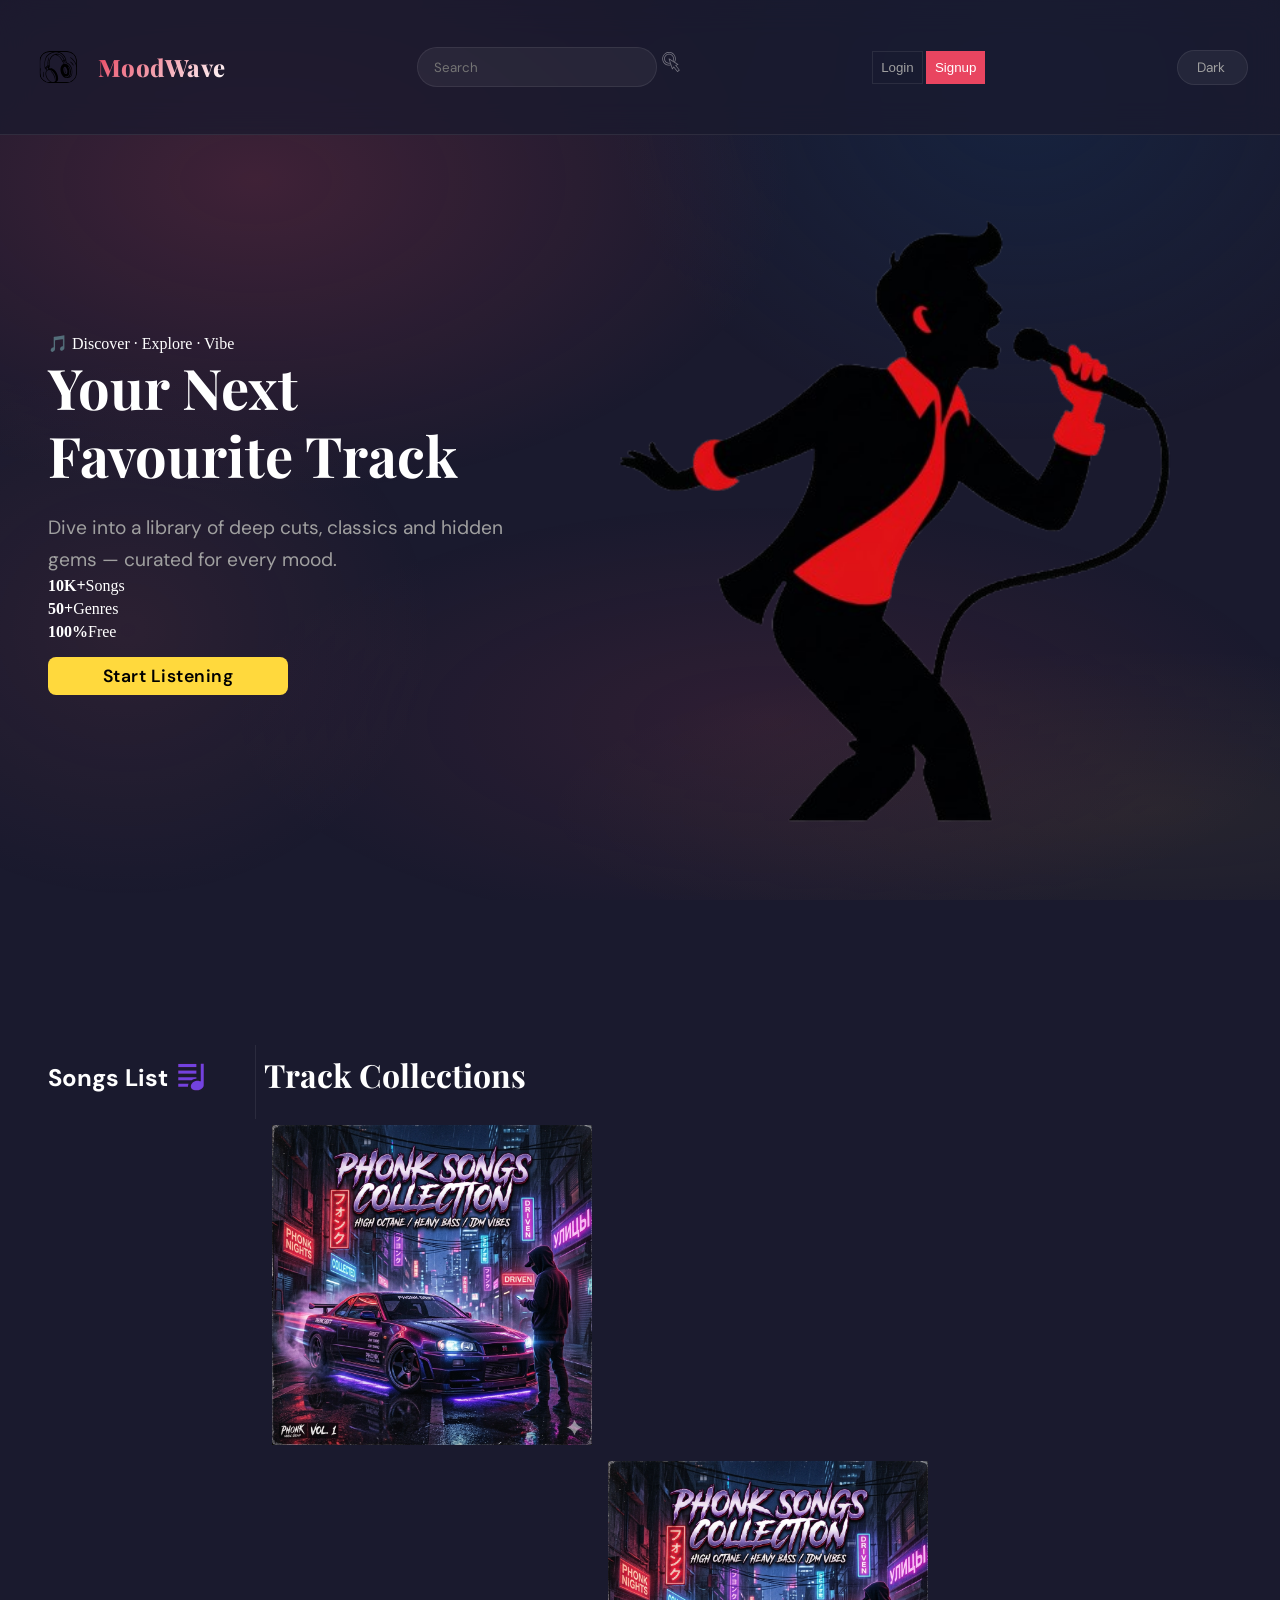
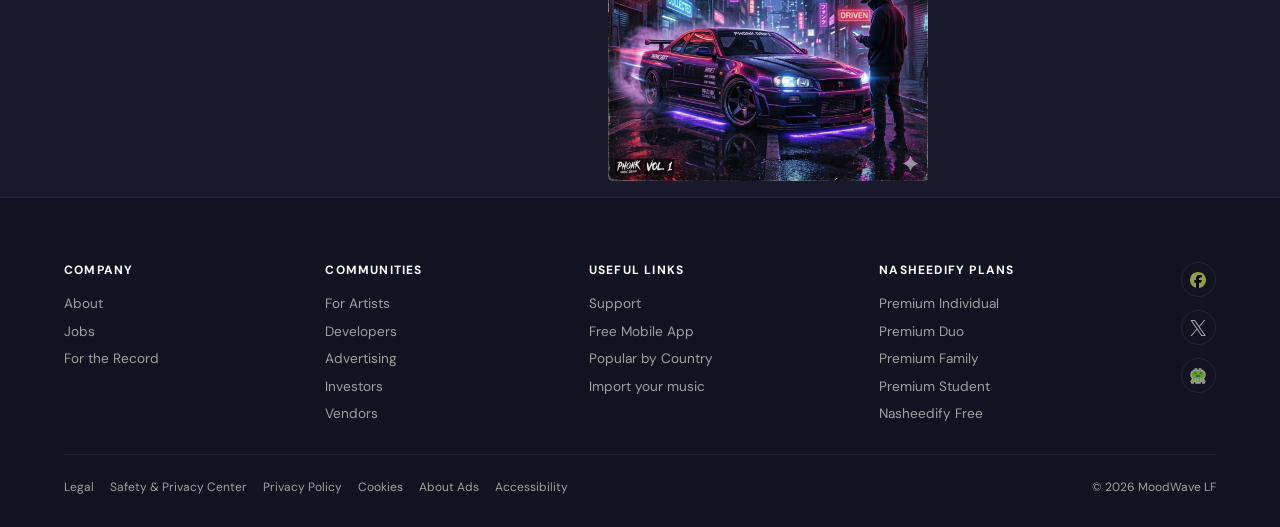
==== index.html @ 9dd99fcd "m" ====
<!DOCTYPE html>
<html lang="en">

<head>
    <meta charset="UTF-8">
    <meta name="viewport" content="width=device-width, initial-scale=1.0">
    <title>MoodWave : Harmonizing Moods & Melodies</title>
    <link rel="icon" href="..\img\fav.svg" type="image/svg+xml">
    <link rel="stylesheet" href="color_palette.css">
    <link rel="stylesheet" href="style.css">
</head>

<body>
    <div class="header">
        <div class="head_1">
            <img class="logo" src="..\img\logo_icon.svg" alt="..." width="50" height="50">
            <p>MoodWave</p>
        </div>
        <div class="head_2">
            <label for="search">
                <input type="search" name="search" id="search" placeholder="Search">
                <img class="search_icon" src="..\img\search.svg" alt="..." width="20" height="20">
            </label>
        </div>
        <div class="head_3">
            <button class="head_3_btn login">Login</button>
            <button class="head_3_btn signup">Signup</button>
        </div>
        <div class="head_4">
            <label for="theme">
                <select name="theme" id="theme">
                    <option value="light">Light</option>
                    <option value="dark" selected>Dark</option>
                </select>
            </label>
        </div>
    </div>

    <div class="main_landing">
        <div class="hero_card">
            <div class="main_left">
                <span class="hero_tag">🎵 Discover · Explore · Vibe</span>
                <h2>Your Next Favourite Track</h2>
                <p>Dive into a library of deep cuts, classics and hidden gems — curated for every mood.</p>
                <div class="hero_stats">
                    <div class="stat"><strong>10K+</strong><span>Songs</span></div>
                    <div class="stat"><strong>50+</strong><span>Genres</span></div>
                    <div class="stat"><strong>100%</strong><span>Free</span></div>
                </div>
                <button class="explore_btn">Start Listening</button>
            </div>
            <div class="main_right">
                <img class="main_body_img" src="..\img\bodyimage.png" alt="..">
            </div>
        </div>
    </div>

    <div class="main_details">
        <div class="main_details_mask">

            <div class="main_details_sidebar">
                <div class="sidebar_nav">
                    <h2>Songs List </h2>
                    <img src="../img/songlogo.svg" alt="...">
                </div>
                <div class="sidebar_songs">
                </div>
            </div>


            <div class="main_details_track_bar">
                <h1>Track Collections</h1>
                <div class="main_details_track_bar_mask">
                    <!-- Later Use JS - concept upon clicking A track songs will listed into the song sidebar -->
                    <div class="tracks track1" data-trackid="track1"></div>
                    <div class="tracks track2" data-trackid="track2"></div>
                    <div class="tracks track3" data-trackid="track3"></div>
                    <div class="tracks track4" data-trackid="track4"></div>
                    <div class="tracks track5" data-trackid="track5"></div>
                </div>
            </div>
        </div>
    </div>

    <div class="footer">
        <div class="footer-1">
            <div class="footer-column">
                <h3>Company</h3>
                <ul>
                    <li><a href="#">About</a></li>
                    <li><a href="#">Jobs</a></li>
                    <li><a href="#">For the Record</a></li>
                </ul>
            </div>
            <div class="footer-column">
                <h3>Communities</h3>
                <ul>
                    <li><a href="#">For Artists</a></li>
                    <li><a href="#">Developers</a></li>
                    <li><a href="#">Advertising</a></li>
                    <li><a href="#">Investors</a></li>
                    <li><a href="#">Vendors</a></li>
                </ul>
            </div>
            <div class="footer-column">
                <h3>Useful links</h3>
                <ul>
                    <li><a href="#">Support</a></li>
                    <li><a href="#">Free Mobile App</a></li>
                    <li><a href="#">Popular by Country</a></li>
                    <li><a href="#">Import your music</a></li>
                </ul>
            </div>
            <div class="footer-column">
                <h3>Nasheedify Plans</h3>
                <ul>
                    <li><a href="#">Premium Individual</a></li>
                    <li><a href="#">Premium Duo</a></li>
                    <li><a href="#">Premium Family</a></li>
                    <li><a href="#">Premium Student</a></li>
                    <li><a href="#">Nasheedify Free</a></li>
                </ul>
            </div>
            <div class="footer-column footer-links">
                <a href="https://facebook.com" class="social-icon"><img src="../img/fbsvg.svg" alt=""></a>
                <a href="https://facebook.com" class="social-icon"><img src="../img/xsvg.svg" alt=""></a>
                <a href="https://facebook.com" class="social-icon"><img src="../img/alien.svg" alt=""></a>
            </div>
        </div>
        <div class="footer-2">
            <div class="footer-2-left">
                <ul>
                    <li>Legal</li>
                    <li>Safety & Privacy Center</li>
                    <li>Privacy Policy</li>
                    <li>Cookies</li>
                    <li>About Ads</li>
                    <li>Accessibility</li>
                </ul>
            </div>
            <div class="footer-2-right">
                <h3>© 2026 MoodWave LF</h3>
            </div>
        </div>
    </div>


    <div class="audio_player">
        <audio id="audio" controls></audio>
    </div>


    <script src="script.js"></script>
</body>

</html>
---- color_palette.css ----
@import url('https://fonts.googleapis.com/css2?family=Playfair+Display:wght@700;800&family=DM+Sans:wght@400;500;600&display=swap');
:root {
    --bg-color: #1a1a2e;
    --bg-secondary: #16213e;
    --glass-bg: rgba(255, 255, 255, 0.03);
    --glass-border: rgba(255, 255, 255, 0.08);
    --primary: #e94560;
    --primary-soft: #ff6b6b;
    --secondary: #0f3460;
    --accent: #ffd93d;
    --text-primary: #ffffff;
    --text-secondary: #a0a0a0;
}
---- style.css ----
* {
    margin: 0;
    padding: 0;
    box-sizing: border-box;
}

html {
    scroll-behavior: smooth;
}

body::-webkit-scrollbar,
html::-webkit-scrollbar {
    display: none;
}

body {
    background: var(--bg-color);
    position: relative;
    overflow-x: hidden;
}

body::before {
    content: '';
    position: fixed;
    top: 0;
    left: 0;
    width: 100%;
    height: 100%;
    z-index: 0;
    background:
        radial-gradient(ellipse 60% 50% at 20% 20%, rgba(233, 69, 96, 0.18) 0%, transparent 70%),
        radial-gradient(ellipse 50% 60% at 80% 10%, rgba(15, 52, 96, 0.35) 0%, transparent 65%),
        radial-gradient(ellipse 70% 40% at 60% 80%, rgba(233, 69, 96, 0.10) 0%, transparent 60%),
        radial-gradient(ellipse 40% 50% at 10% 70%, rgba(255, 107, 107, 0.08) 0%, transparent 60%),
        radial-gradient(ellipse 80% 30% at 90% 90%, rgba(255, 217, 61, 0.06) 0%, transparent 60%);
}

body>* {
    position: relative;
    z-index: 1;
}

.header {
    position: fixed;
    top: 0;
    left: 0;
    width: 100%;
    height: 15dvh;
    z-index: 10;
    padding: 1rem 2rem;
    display: flex;
    justify-content: space-between;
    align-items: center;
    background: rgba(26, 26, 46, 0.75);
    backdrop-filter: blur(16px);
    border-bottom: 1px solid var(--glass-border);
}

.head_1 {
    display: flex;
    align-items: center;
    justify-content: space-between;
    gap: 1rem;
}

.head_1 p {
    background: linear-gradient(135deg, var(--primary), var(--text-primary));
    -webkit-background-clip: text;
    background-clip: text;
    color: transparent;
    font-size: 1.5rem;
    font-weight: 800;
    font-family: 'Playfair Display', serif;
    letter-spacing: 0.02em;
}

.head_2 input {
    width: 15rem;
    height: 2.5rem;
    border-radius: 20px;
    padding: 0.5rem 1rem;
    border: 1px solid var(--glass-border);
    background: rgba(255, 255, 255, 0.05);
    outline: none;
    transition: all 0.3s ease;
    color: var(--text-primary);
    font-family: 'DM Sans', sans-serif;
}

.head_2 input:focus {
    border-color: var(--primary);
    box-shadow: 0 0 12px rgba(233, 69, 96, 0.2);
}

.search_icon {
    filter: invert(1) opacity(0.4);
}


.signup {
    padding: 0.5rem;
    background: var(--primary);
    color: var(--text-primary);
    border: 1px solid var(--primary);
}

.signup:hover {
    background: var(--primary-soft);
    border-color: var(--primary-soft);
}

.head_3 {
    display: flex;
    gap: 0.2rem;
}

.login {
    padding: 0.5rem;
    background: transparent;
    border: 1px solid var(--glass-border);
    color: var(--text-secondary);
}

.login:hover {
    border-color: var(--primary);
    color: var(--text-primary);
}

.head_4 {
    color: var(--text-primary);
    font-size: 1rem;
}

.head_4 select {
    background: rgba(255, 255, 255, 0.05);
    border: 1px solid var(--glass-border);
    color: var(--text-secondary);
    padding: 0.5rem 1.2rem;
    border-radius: 20px;
    font-family: 'DM Sans', sans-serif;
    font-size: 0.85rem;
    cursor: pointer;
    outline: none;
    transition: all 0.3s ease;
    appearance: none;
    -webkit-appearance: none;
}

.head_4 select:hover {
    border-color: var(--primary);
    color: var(--text-primary);
}

.head_4 select option {
    background: var(--secondary);
    color: var(--text-primary);
}




.main_landing {
    display: flex;
    justify-content: center;
    align-items: center;
    margin-top: 15dvh;

}

.hero_card {
    display: flex;
    width: 100%;
    border-radius: 2rem;
    padding: 3rem;
    gap: 3rem;
    align-items: center;
    color: var(--text-primary);
}

.main_left,
.main_right {
    flex: 1;
}

.main_left h2 {
    font-family: 'Playfair Display', serif;
    font-size: 3.5rem;
    line-height: 1.2;
    margin: 0;
}

.main_left p {
    font-family: 'DM Sans', sans-serif;
    font-size: 1.2rem;
    font-weight: 400;
    line-height: 1.7;
    color: var(--text-secondary);
    margin-top: 1.5rem;
}

.hero_stats {
    display: flex;
    flex-direction: column;
    gap: 0.3rem;
}

.explore_btn {
    width: 15rem;
    background: var(--accent);
    padding: 0.5rem;
    margin: 1rem 0;
    border-radius: 0.5rem;
    border: none;
    font-family: 'DM Sans', sans-serif;
    font-size: 1.1rem;
    font-weight: 600;
    letter-spacing: 0.03em;
    cursor: pointer;
}


.main_body_img {
    height: 75dvh;
}

.main_details {
    height: fit-content;
    padding-top: 15dvh;
    width: 100%;
    overflow-x: hidden;
    overflow-y: auto;
    box-sizing: border-box;
}

.main_details_mask {
    display: flex;
    height: 100%;
}

.main_details_sidebar {
    width: 25%;
    height: fit-content;
    overflow-y: auto;
    border-right: 1px solid var(--glass-border);
    padding: 0.5rem 3rem;
    color: var(--text-primary);
}

.main_details_sidebar::-webkit-scrollbar {
    display: none;
}

.sidebar_nav {
    display: flex;
    justify-content: space-between;
    align-items: center;
    height: 3rem;
    font-family: 'DM Sans', sans-serif;
    font-weight: 600;
    font-size: 1rem;
}

.sidebar_nav img {
    width: 2rem;
    height: 2rem;
}

.sidebar_songs {
    height: fit-content;
    padding: 0.3rem 0;
    display: flex;
    flex-direction: column;
    gap: 0.5rem;
}

.song_list {
    height: 3rem;
    width: 100%;
    padding: 1rem;
    border: 1px solid var(--glass-border);
}

.song_list h3 {
    font-family: 'DM Sans', sans-serif;
    font-weight: 500;
    font-size: 0.9rem;
}

.main_details_track_bar {
    flex: 1;
    height: fit-content;
}

.main_details_track_bar_mask {
    height: fit-content;
    display: grid;
    grid-template-columns: repeat(3, 1fr);
    grid-auto-rows: auto;
    gap: 1rem;
    padding: 1rem;
    align-content: center;
}

.main_details_track_bar h1 {
    height: 3rem;
    width: 20rem;
    padding: 0.5rem;
    color: var(--text-primary);
    margin-bottom: 1rem;
    font-family: 'Playfair Display', serif;
    font-weight: 700;
}

.tracks {
    width: 20rem;
    height: 20rem;
    /* background: red; */
    aspect-ratio: 1;
    clip-path: shape(from 96.15% 47.12%, curve to 95.12% 58.55% with 94.81% 52.82%, curve to 93.53% 69.79% with 95.44% 64.28%, curve to 85.99% 77.90% with 91.62% 75.30%, curve to 76.85% 84.67% with 80.35% 80.50%, curve to 68.68% 92.11% with 73.35% 88.83%, curve to 58.45% 97.45% with 64.02% 95.38%, curve to 47.52% 95.86% with 52.87% 99.51%, curve to 35.82% 93.76% with 42.16% 92.21%, curve to 25.37% 90.90% with 29.48% 95.30%, curve to 19.03% 81.19% with 21.26% 86.50%, curve to 13.49% 71.84% with 16.80% 75.88%, curve to 8.14% 62.87% with 10.17% 67.81%, curve to 4.71% 52.50% with 6.10% 57.94%, curve to 4.33% 41.51% with 3.33% 47.06%, curve to 8.91% 31.58% with 5.33% 35.96%, curve to 15.11% 22.39% with 12.49% 27.20%, curve to 21.28% 12.85% with 17.73% 17.57%, curve to 30.42% 6.42% with 24.83% 8.14%, curve to 41.71% 5.08% with 36.00% 4.70%, curve to 52.63% 6.58% with 47.41% 5.46%, curve to 62.53% 9.86% with 57.86% 7.71%, curve to 73.12% 12.58% with 67.20% 12.02%, curve to 84.13% 16.27% with 79.03% 13.13%, curve to 89.76% 25.70% with 89.24% 19.41%, curve to 93.89% 36.70% with 90.29% 31.99%, curve to 96.15% 47.12% with 97.50% 41.41%);


}

.track1 {
    background-image: url("../img/covers/phonkcover.png");
    background-size: cover;
    background-position: center;
    background-repeat: no-repeat;
}

.track2 {
    background-image: url("../img/covers/englishcover.png");
    background-size: cover;
    background-position: center;
    background-repeat: no-repeat;
}

.track3 {
    background-image: url("../img/covers/nasheedscover.png");
    background-size: cover;
    background-position: center;
    background-repeat: no-repeat;
}

.track4 {
    background-image: url("../img/covers/banglacover.png");
    background-size: cover;
    background-position: center;
    background-repeat: no-repeat;
}

.track5 {
    background-image: url("../img/covers/phonkcover.png");
    background-size: cover;
    background-position: center;
    background-repeat: no-repeat;
}

.footer {
    padding-bottom: 10dvh;
    height: fit-content;
    width: 100%;
    background: #0000004b;
}

.audio_player {
    position: fixed;
    bottom: 0;
    left: 0;
    width: 100%;
    height: 10dvh;
    opacity: 0;
    transition: opacity 1s ease;
    z-index: 100;
    background: rgba(15, 52, 96, 0.6);
    backdrop-filter: blur(16px);
    border-top: 1px solid var(--glass-border);
    display: flex;
    align-items: center;
    justify-content: center;
    padding: 0 2rem;
}

#audio {
    width: 100%;
    height: 40px;
    accent-color: var(--primary);
    filter: invert(1) hue-rotate(150deg);
}


.footer {
    padding: 4rem 4rem 2rem;
    height: fit-content;
    width: 100%;
    background: rgba(0, 0, 0, 0.3);
    border-top: 1px solid var(--glass-border);
}

.footer-1 {
    display: flex;
    justify-content: space-between;
    align-items: flex-start;
    padding-bottom: 2rem;
    border-bottom: 1px solid var(--glass-border);
    flex-wrap: wrap;
    gap: 2rem;
}

.footer-column h3 {
    font-family: 'DM Sans', sans-serif;
    font-size: 0.75rem;
    font-weight: 700;
    text-transform: uppercase;
    letter-spacing: 0.1em;
    color: var(--text-primary);
    margin-bottom: 1rem;
}

.footer-column ul {
    list-style: none;
    display: flex;
    flex-direction: column;
    gap: 0.6rem;
}

.footer-column ul li a {
    font-family: 'DM Sans', sans-serif;
    font-size: 0.85rem;
    color: var(--text-secondary);
    text-decoration: none;
    transition: color 0.2s ease;
}

.footer-column ul li a:hover {
    color: var(--text-primary);
}


.footer-links {
    display: flex;
    flex-direction: column;
    gap: 0.8rem;
}

.social-icon {
    width: 2.2rem;
    height: 2.2rem;
    border-radius: 50%;
    border: 1px solid var(--glass-border);
    display: flex;
    align-items: center;
    justify-content: center;
    transition: all 0.2s ease;
}

.social-icon:hover {
    border-color: var(--primary);
    background: rgba(233, 69, 96, 0.1);
}

.social-icon img {
    width: 1rem;
    height: 1rem;
    filter: invert(1) opacity(0.6);
}

.social-icon:hover img {
    filter: invert(1) opacity(1);
}

/* Footer bottom bar */
.footer-2 {
    display: flex;
    justify-content: space-between;
    align-items: center;
    padding-top: 1.5rem;
    flex-wrap: wrap;
    gap: 1rem;
}

.footer-2-left ul {
    list-style: none;
    display: flex;
    flex-wrap: wrap;
    gap: 1rem;
}

.footer-2-left ul li {
    font-family: 'DM Sans', sans-serif;
    font-size: 0.75rem;
    color: var(--text-secondary);
    cursor: pointer;
    transition: color 0.2s ease;
}

.footer-2-left ul li:hover {
    color: var(--text-primary);
}

.footer-2-right h3 {
    font-family: 'DM Sans', sans-serif;
    font-size: 0.75rem;
    font-weight: 400;
    color: var(--text-secondary);
}


@media (max-width: 1250px) {

    .header {
        height: auto;
        padding: 0.8rem 1.5rem;
        flex-wrap: wrap;
        gap: 0.6rem;
    }

    .head_2 input {
        width: 11rem;
    }


    .main_landing {
        margin-top: 10dvh;
    }

    .hero_card {
        padding: 2rem;
        gap: 2rem;
    }

    .main_left h2 {
        font-size: 2.6rem;
    }

    .main_body_img {
        height: 55dvh;
    }


    .main_details_track_bar_mask {
        grid-template-columns: repeat(2, 1fr);
    }

    .tracks {
        width: 100%;
        height: auto;
        aspect-ratio: 1;
    }


    .main_details_sidebar {
        width: 30%;
        padding: 0.5rem 1.5rem;
    }


    .footer {
        padding: 3rem 2rem 2rem;
    }
}


@media (max-width: 768px) {

.head_1{
    display: flex;
    align-items: center;
    justify-content: space-between;
}
.head_2, .head_3{
    display: none;
}


    .main_landing {
        margin-top: 0;
        padding-top: 12dvh;
    }

    .hero_card {
        flex-direction: column-reverse;
        padding: 1.5rem 1rem;
        gap: 1.5rem;
        text-align: center;
    }

    .main_left,
    .main_right {
        flex: unset;
        width: 100%;
    }

    .main_left h2 {
        font-size: 2rem;
    }

    .main_left p {
        font-size: 1rem;
    }

    .hero_stats {
        flex-direction: row;
        justify-content: center;
        gap: 1.5rem;
        margin-top: 1rem;
    }

    .explore_btn {
        width: 100%;
        max-width: 18rem;
        margin: 1rem auto 0;
        display: block;
    }

    .main_body_img {
        height: 40dvh;
        display: block;
        margin: 0 auto;
    }


    .main_details {
        padding-top: 0;
    }

    .main_details_mask {
        flex-direction: column;
    }

    .main_details_sidebar {
        width: 100%;
        border-right: none;
        border-bottom: 1px solid var(--glass-border);
        padding: 1rem 1.5rem;
        order: 2;
    }

    .main_details_track_bar {
        order: 1;
    }

    .main_details_track_bar h1 {
        width: 100%;
        font-size: 1.4rem;
        padding: 1rem 1rem 0.5rem;
    }

    .main_details_track_bar_mask {
        grid-template-columns: repeat(2, 1fr);
        gap: 0.8rem;
        padding: 0.8rem;
    }

    .tracks {
        width: 100%;
        height: auto;
        aspect-ratio: 1;
    }

    .audio_player {
        height: 8dvh;
        padding: 0 1rem;
    }


    .footer {
        padding: 2rem 1.2rem 8dvh;
    }

    .footer-1 {
        flex-direction: column;
        gap: 1.5rem;
    }

    .footer-links {
        flex-direction: row;
        flex-wrap: wrap;
    }

    .footer-2 {
        flex-direction: column;
        align-items: flex-start;
        gap: 0.8rem;
    }

    .footer-2-left ul {
        gap: 0.6rem;
    }
}

@media (max-width: 480px) {


    .head_1 p {
        font-size: 1.2rem;
    }

    .head_3_btn {
        font-size: 0.8rem;
        padding: 0.4rem 0.6rem;
    }


    .main_left h2 {
        font-size: 1.7rem;
    }

    .main_left p {
        font-size: 0.9rem;
        margin-top: 0.8rem;
    }

    .hero_tag {
        font-size: 0.8rem;
    }

    .main_body_img {
        height: 32dvh;
    }


    .main_details_track_bar_mask {
        grid-template-columns: 1fr;
        padding: 0.6rem;
    }

    .tracks {
        width: 80%;
        margin: 0 auto;
    }

    .footer {
        padding: 1.5rem 1rem 8dvh;
    }

    .footer-2-left ul {
        flex-direction: column;
        gap: 0.4rem;
    }
}
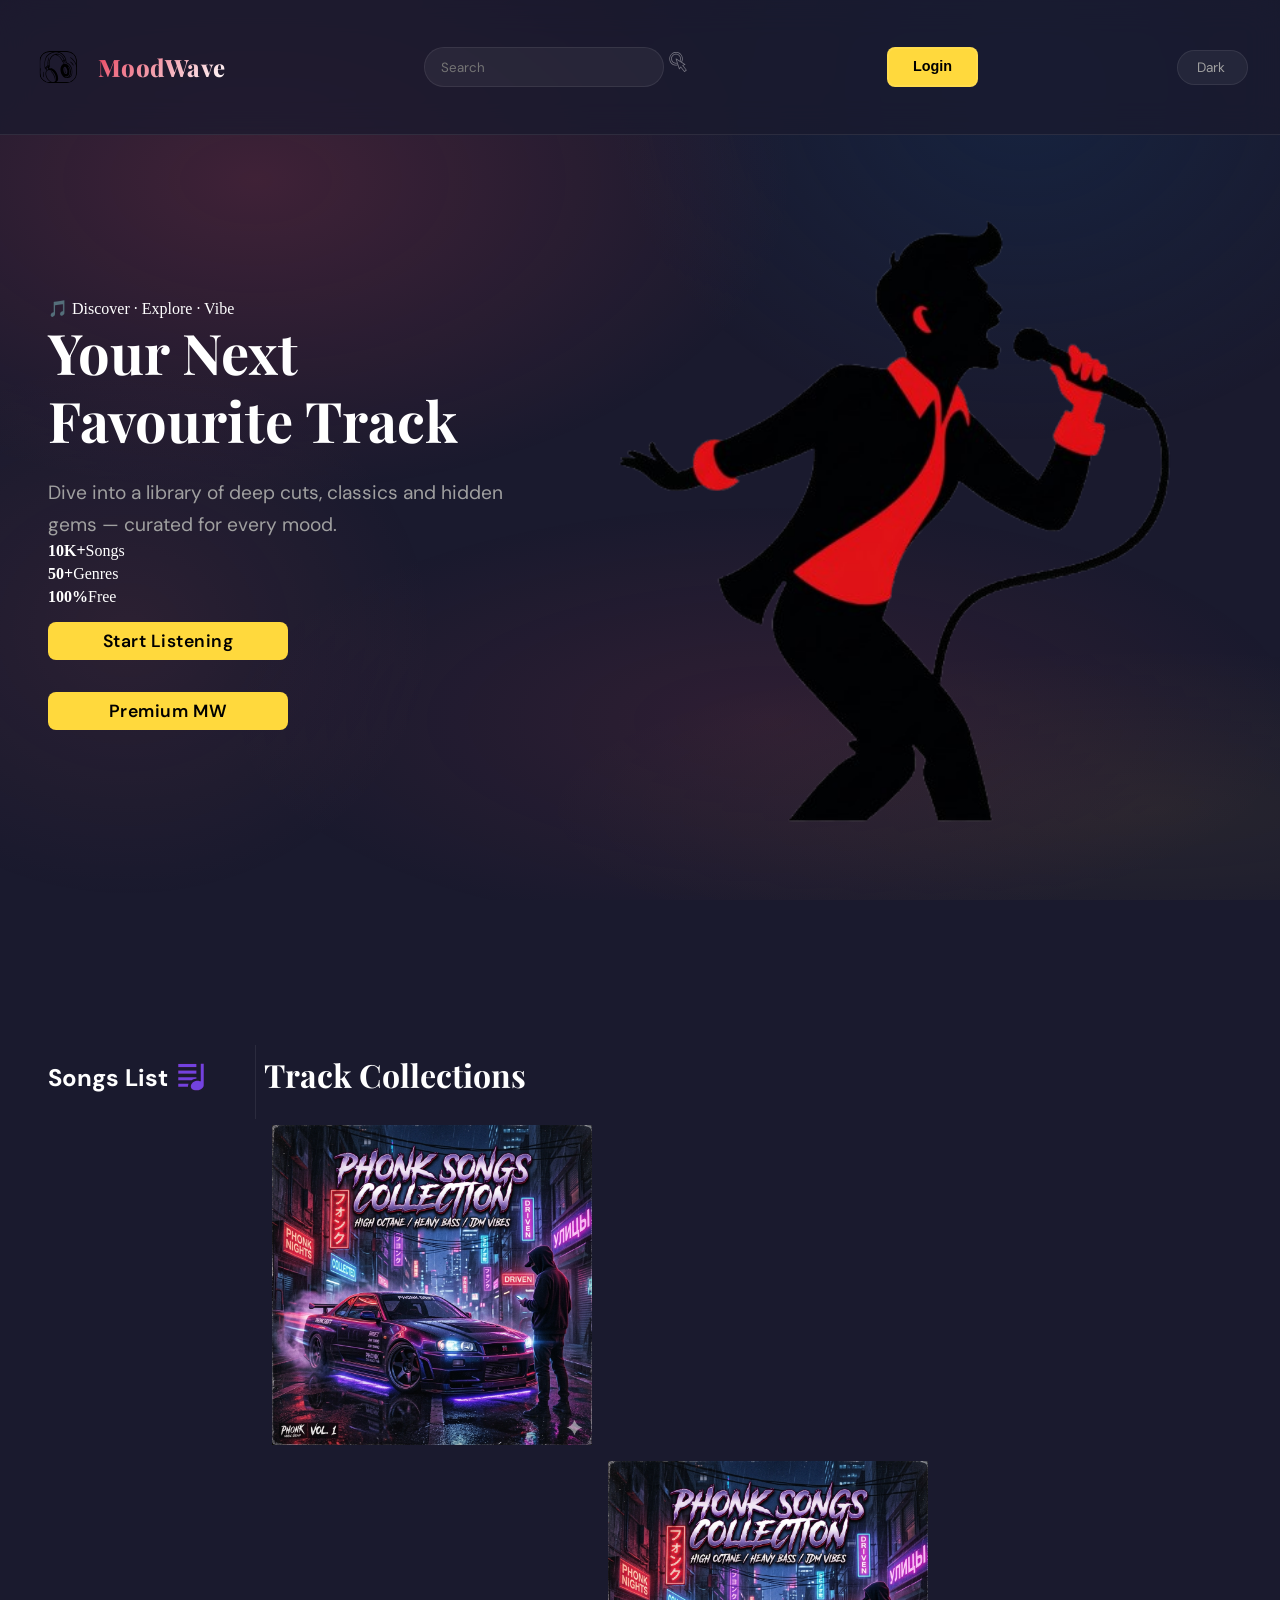
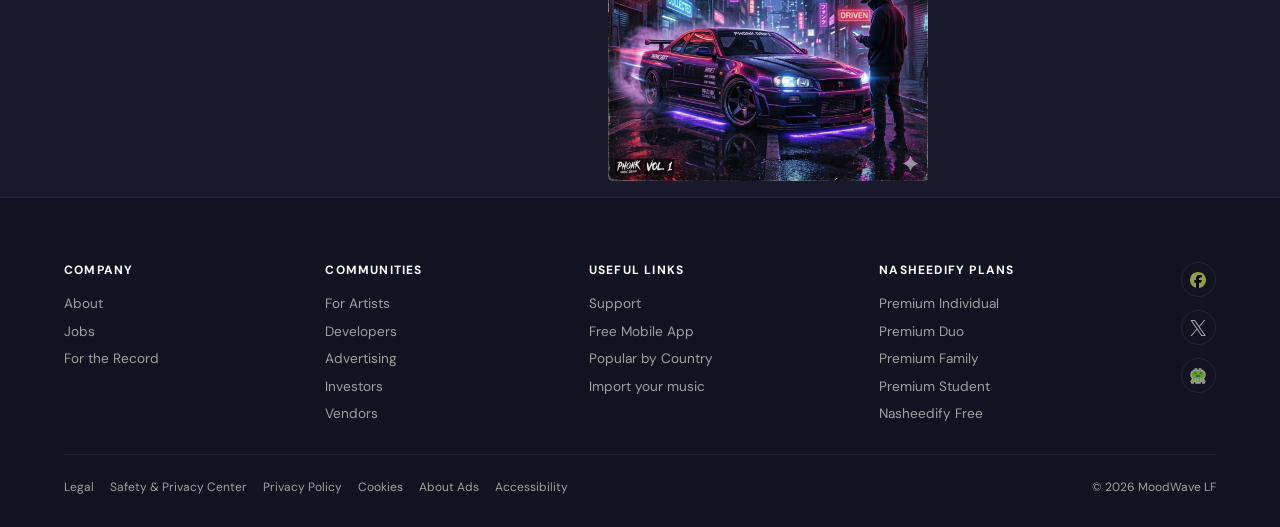
==== commit 4d3148dc: "login and registration form added + Premium subscription button added" ====
--- a/index.html
+++ b/index.html
@@ -5,7 +5,7 @@
     <meta charset="UTF-8">
     <meta name="viewport" content="width=device-width, initial-scale=1.0">
     <title>MoodWave : Harmonizing Moods & Melodies</title>
-    <link rel="icon" href="..\img\fav.svg" type="image/svg+xml">
+    <link rel="icon" href="img/fav.svg" type="image/svg+xml">
     <link rel="stylesheet" href="color_palette.css">
     <link rel="stylesheet" href="style.css">
 </head>
@@ -13,18 +13,17 @@
 <body>
     <div class="header">
         <div class="head_1">
-            <img class="logo" src="..\img\logo_icon.svg" alt="..." width="50" height="50">
+            <img class="logo" src="img/logo_icon.svg" alt="..." width="50" height="50">
             <p>MoodWave</p>
         </div>
         <div class="head_2">
             <label for="search">
                 <input type="search" name="search" id="search" placeholder="Search">
-                <img class="search_icon" src="..\img\search.svg" alt="..." width="20" height="20">
+                <img class="search_icon" src="img/search.svg" alt="..." width="20" height="20">
             </label>
         </div>
         <div class="head_3">
-            <button class="head_3_btn login">Login</button>
-            <button class="head_3_btn signup">Signup</button>
+            <button type="button" class="head_3_btn login"><a href="log_reg.html">Login</a></button>
         </div>
         <div class="head_4">
             <label for="theme">
@@ -48,9 +47,10 @@
                     <div class="stat"><strong>100%</strong><span>Free</span></div>
                 </div>
                 <button class="explore_btn">Start Listening</button>
+                <button class="explore_btn subscribe">Premium MW</button>
             </div>
             <div class="main_right">
-                <img class="main_body_img" src="..\img\bodyimage.png" alt="..">
+                <img class="main_body_img" src="img/bodyimage.png" alt="..">
             </div>
         </div>
     </div>
@@ -61,7 +61,7 @@
             <div class="main_details_sidebar">
                 <div class="sidebar_nav">
                     <h2>Songs List </h2>
-                    <img src="../img/songlogo.svg" alt="...">
+                    <img src="img/songlogo.svg" alt="...">
                 </div>
                 <div class="sidebar_songs">
                 </div>
@@ -122,9 +122,9 @@
                 </ul>
             </div>
             <div class="footer-column footer-links">
-                <a href="https://facebook.com" class="social-icon"><img src="../img/fbsvg.svg" alt=""></a>
-                <a href="https://facebook.com" class="social-icon"><img src="../img/xsvg.svg" alt=""></a>
-                <a href="https://facebook.com" class="social-icon"><img src="../img/alien.svg" alt=""></a>
+                <a href="https://facebook.com" class="social-icon"><img src="img/fbsvg.svg" alt="error"></a>
+                <a href="https://facebook.com" class="social-icon"><img src="img/xsvg.svg" alt="error"></a>
+                <a href="https://facebook.com" class="social-icon"><img src="img/alien.svg" alt="error"></a>
             </div>
         </div>
         <div class="footer-2">
--- a/color_palette.css
+++ b/color_palette.css
@@ -10,4 +10,5 @@
     --accent: #ffd93d;
     --text-primary: #ffffff;
     --text-secondary: #a0a0a0;
+    transition: all 0.3s ease;
 }
--- a/style.css
+++ b/style.css
@@ -97,34 +97,47 @@
 }
 
 
-.signup {
-    padding: 0.5rem;
-    background: var(--primary);
-    color: var(--text-primary);
-    border: 1px solid var(--primary);
-}
-
-.signup:hover {
-    background: var(--primary-soft);
-    border-color: var(--primary-soft);
-}
-
 .head_3 {
     display: flex;
-    gap: 0.2rem;
-}
-
-.login {
-    padding: 0.5rem;
-    background: transparent;
-    border: 1px solid var(--glass-border);
-    color: var(--text-secondary);
-}
-
-.login:hover {
+    align-items: center;
+    justify-content: center; 
+}
+
+.head_3_btn {
+    height: 2.5rem;
+    padding: 0 1.5rem;
+    background-color: var(--accent);
+    border: 2px solid var(--glass-border);
+    border-radius: 0.5rem;
+    cursor: pointer;
+    transition: all 0.2s ease;
+    display: flex;
+    align-items: center;
+    justify-content: center;
+}
+
+.head_3_btn a {
+    text-decoration: none;
+    color: #000; 
+    font-weight: bold;
+    font-size: 0.9rem;
+    display: block;
+    width: 100%;
+    height: 100%;
+    line-height: 2.2rem;
+}
+
+.head_3_btn:hover {
+    opacity: 0.9;
+    transform: translateY(-1px);
     border-color: var(--primary);
-    color: var(--text-primary);
-}
+}
+
+.head_3_btn:active {
+    transform: translateY(0);
+}
+
+
 
 .head_4 {
     color: var(--text-primary);
@@ -322,35 +335,35 @@
 }
 
 .track1 {
-    background-image: url("../img/covers/phonkcover.png");
+    background-image: url("img/covers/phonkcover.png");
     background-size: cover;
     background-position: center;
     background-repeat: no-repeat;
 }
 
 .track2 {
-    background-image: url("../img/covers/englishcover.png");
+    background-image: url("img/covers/englishcover.png");
     background-size: cover;
     background-position: center;
     background-repeat: no-repeat;
 }
 
 .track3 {
-    background-image: url("../img/covers/nasheedscover.png");
+    background-image: url("img/covers/nasheedscover.png");
     background-size: cover;
     background-position: center;
     background-repeat: no-repeat;
 }
 
 .track4 {
-    background-image: url("../img/covers/banglacover.png");
+    background-image: url("img/covers/banglacover.png");
     background-size: cover;
     background-position: center;
     background-repeat: no-repeat;
 }
 
 .track5 {
-    background-image: url("../img/covers/phonkcover.png");
+    background-image: url("img/covers/phonkcover.png");
     background-size: cover;
     background-position: center;
     background-repeat: no-repeat;
